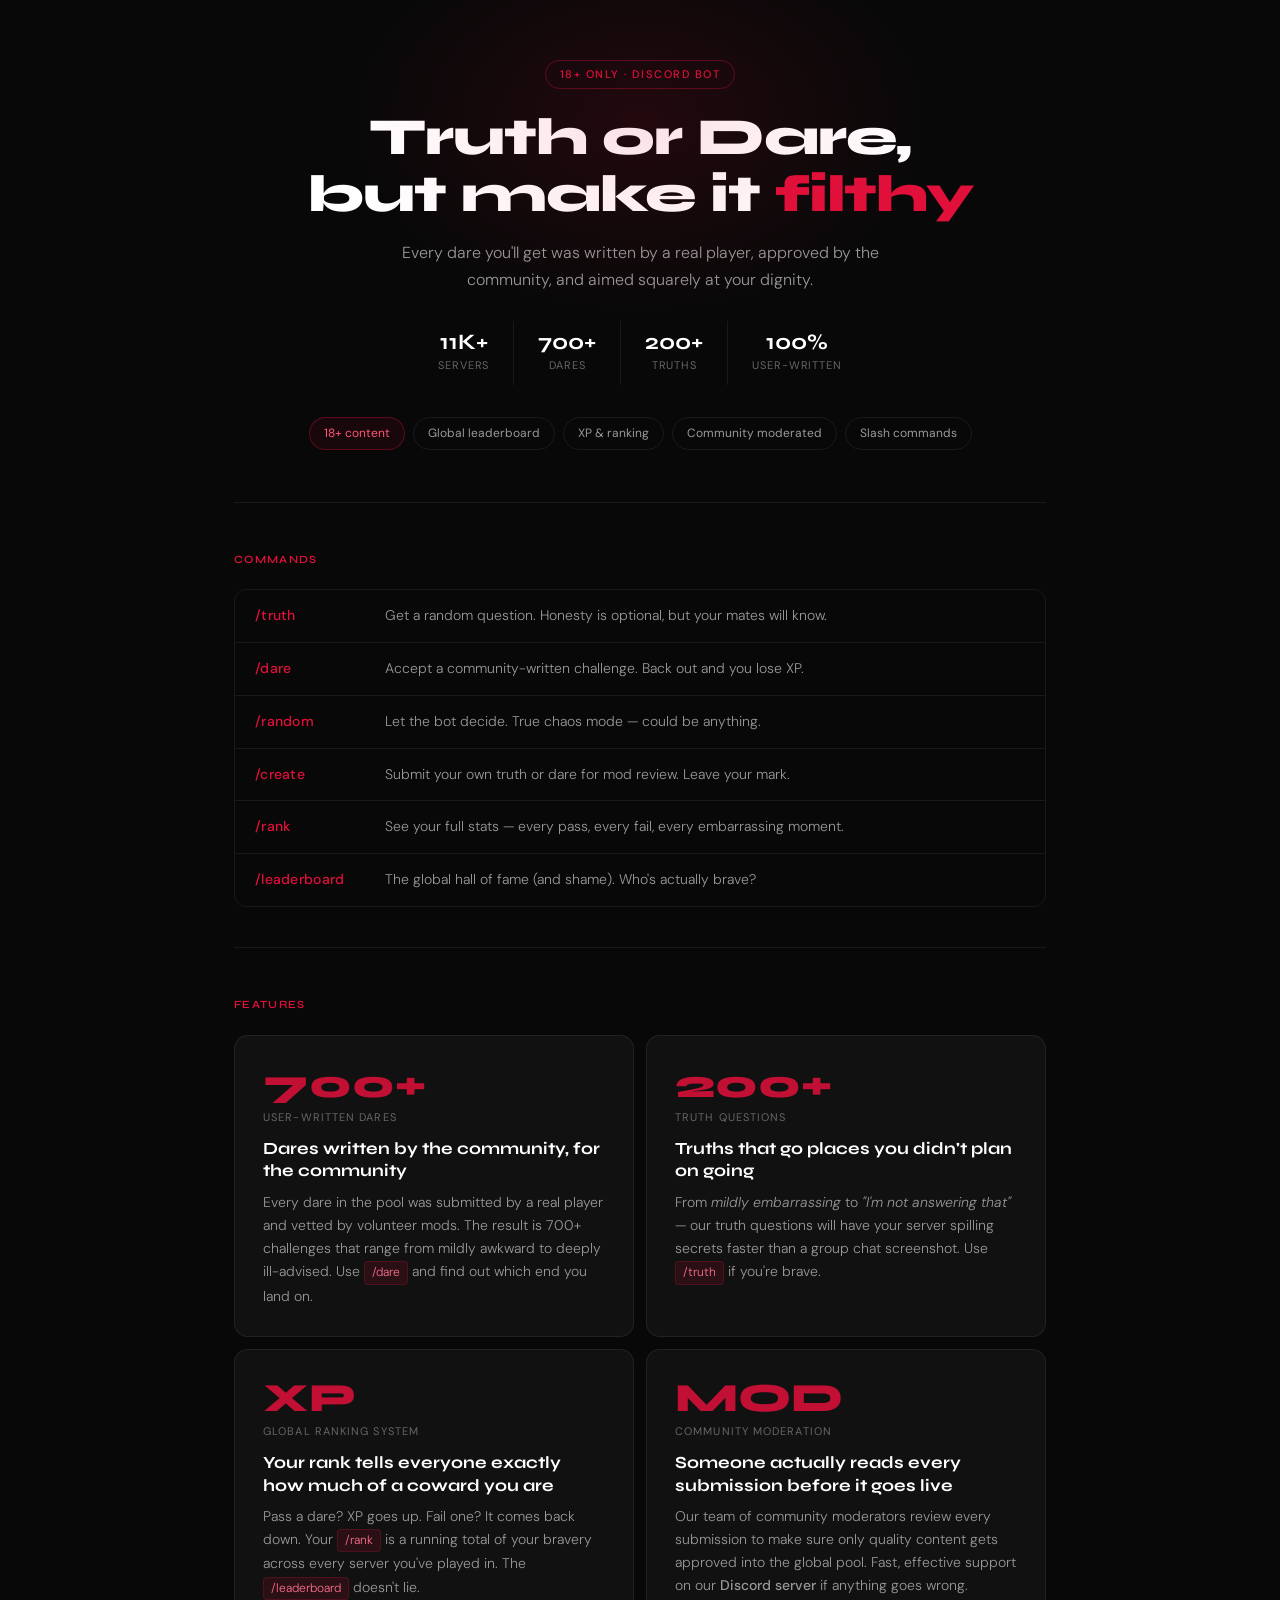
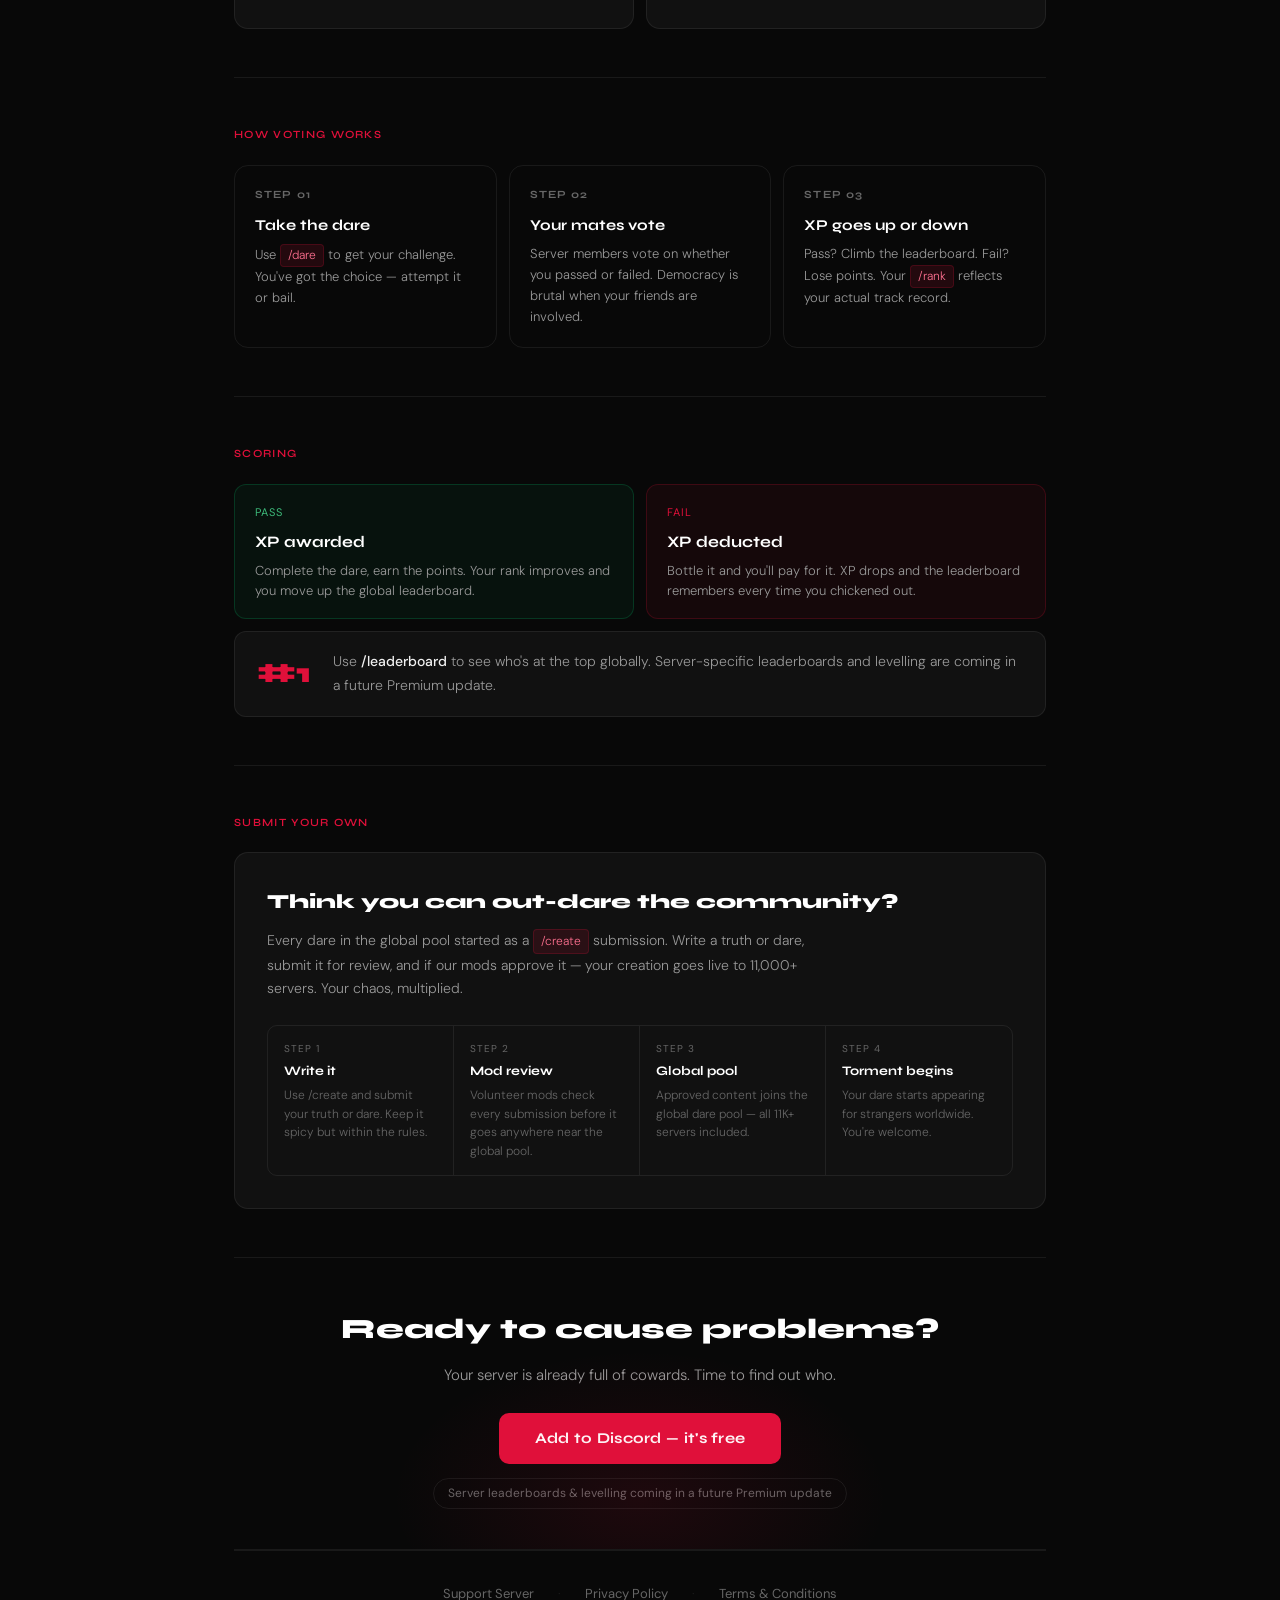
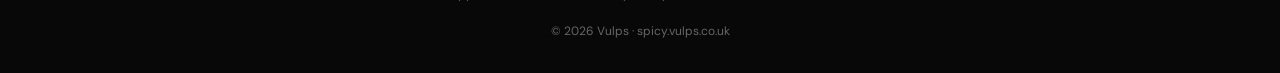
==== index.html @ c56537b2 "Create landing page" ====
<!DOCTYPE html>
<html lang="en">
<head>
<meta charset="UTF-8">
<meta name="viewport" content="width=device-width, initial-scale=1.0">
<title>Truth or Dare Bot — spicy.vulps.co.uk</title>
<meta name="description" content="18+ Truth or Dare for Discord. 700+ community-written dares, global leaderboards, XP ranking. Add to your server free.">
<link rel="canonical" href="https://spicy.vulps.co.uk/">
<style>
@import url('https://fonts.googleapis.com/css2?family=Syne:wght@400;500;600;700;800&family=DM+Sans:ital,wght@0,300;0,400;0,500;1,300;1,400&display=swap');
:root {
  --red: #e0103a;
  --red-dim: #8a0a22;
  --red-glow: rgba(224,16,58,0.18);
  --bg: #080808;
  --surface: #111111;
  --surface2: #161616;
  --border: rgba(255,255,255,0.07);
  --border-hot: rgba(224,16,58,0.35);
  --text: #f0f0f0;
  --muted: #666;
  --muted2: #999;
  --mono: 'DM Sans', monospace;
}
* { box-sizing: border-box; margin: 0; padding: 0; }
body {
  background: var(--bg);
  color: var(--text);
  font-family: 'DM Sans', sans-serif;
  font-size: 15px;
  line-height: 1.7;
  -webkit-font-smoothing: antialiased;
}
.wrap { max-width: 860px; margin: 0 auto; padding: 0 24px; }

/* ── HERO ─────────────────────────────── */
.hero {
  padding: 60px 0 52px;
  text-align: center;
  position: relative;
  overflow: hidden;
}
.hero::before {
  content: '';
  position: absolute;
  top: -80px; left: 50%; transform: translateX(-50%);
  width: 600px; height: 400px;
  background: radial-gradient(ellipse, rgba(224,16,58,0.12) 0%, transparent 70%);
  pointer-events: none;
}
.eyebrow {
  display: inline-block;
  font-family: 'DM Sans', sans-serif;
  font-size: 11px;
  font-weight: 500;
  letter-spacing: 0.14em;
  text-transform: uppercase;
  color: var(--red);
  border: 1px solid var(--border-hot);
  padding: 4px 14px;
  border-radius: 20px;
  margin-bottom: 20px;
}
.hero h1 {
  font-family: 'Syne', sans-serif;
  font-size: clamp(32px, 5vw, 52px);
  font-weight: 800;
  line-height: 1.1;
  letter-spacing: -0.02em;
  color: #fff;
  max-width: 700px;
  margin: 0 auto 16px;
}
.hero h1 em { font-style: normal; color: var(--red); }
.hero-sub {
  color: var(--muted2);
  font-size: 16px;
  max-width: 480px;
  margin: 0 auto 28px;
  font-weight: 300;
}
.stat-row {
  display: flex;
  justify-content: center;
  gap: 0;
  margin-bottom: 32px;
  flex-wrap: wrap;
}
.stat { padding: 10px 24px; border-right: 1px solid var(--border); text-align: center; }
.stat:last-child { border-right: none; }
.stat .n { font-family: 'Syne', sans-serif; font-size: 22px; font-weight: 700; color: #fff; line-height: 1; }
.stat .l { font-size: 11px; color: var(--muted); text-transform: uppercase; letter-spacing: 0.08em; margin-top: 3px; }
.pill-row { display: flex; flex-wrap: wrap; gap: 8px; justify-content: center; }
.pill { font-size: 12px; padding: 5px 14px; border-radius: 20px; border: 1px solid var(--border); color: var(--muted2); font-weight: 400; }
.pill.hot { border-color: var(--border-hot); color: #ff5577; background: rgba(224,16,58,0.08); }

/* ── DIVIDER ──────────────────────────── */
.divider { height: 1px; background: var(--border); margin: 0; }

/* ── CMD TABLE ────────────────────────── */
.cmd-section { padding: 48px 0 40px; }
.section-label {
  font-family: 'Syne', sans-serif;
  font-size: 11px;
  font-weight: 600;
  letter-spacing: 0.12em;
  text-transform: uppercase;
  color: var(--red);
  margin-bottom: 20px;
}
.cmd-table { width: 100%; border: 1px solid var(--border); border-radius: 12px; overflow: hidden; }
.cmd-row {
  display: grid;
  grid-template-columns: 130px 1fr;
  padding: 14px 20px;
  border-bottom: 1px solid var(--border);
  align-items: center;
  transition: background 0.15s;
}
.cmd-row:last-child { border-bottom: none; }
.cmd-row:hover { background: rgba(255,255,255,0.03); }
.cmd-name { font-family: 'DM Sans', monospace; font-size: 14px; font-weight: 500; color: var(--red); letter-spacing: 0.02em; }
.cmd-desc { font-size: 14px; color: var(--muted2); font-weight: 300; }

/* ── FEATURES ─────────────────────────── */
.features { padding: 8px 0 48px; }
.features-grid { display: grid; grid-template-columns: 1fr 1fr; gap: 12px; }
.feat-card {
  background: var(--surface);
  border: 1px solid var(--border);
  border-radius: 14px;
  padding: 28px;
  position: relative;
  overflow: hidden;
  transition: border-color 0.2s;
}
.feat-card:hover { border-color: var(--border-hot); }
.feat-card::after { content: ''; position: absolute; top: 0; left: 0; right: 0; height: 2px; background: var(--red); opacity: 0; transition: opacity 0.2s; }
.feat-card:hover::after { opacity: 1; }
.feat-num { font-family: 'Syne', sans-serif; font-size: 40px; font-weight: 800; color: var(--red); line-height: 1; margin-bottom: 4px; opacity: 0.85; }
.feat-label { font-size: 11px; text-transform: uppercase; letter-spacing: 0.1em; color: var(--muted); margin-bottom: 12px; }
.feat-card h3 { font-family: 'Syne', sans-serif; font-size: 17px; font-weight: 700; color: #fff; margin-bottom: 8px; line-height: 1.3; }
.feat-card p { font-size: 14px; color: var(--muted2); line-height: 1.65; font-weight: 300; }
.feat-card p strong { color: var(--muted2); font-weight: 500; }
.tag { display: inline-block; font-family: 'DM Sans', monospace; font-size: 12px; color: #ff7090; background: rgba(224,16,58,0.12); border: 1px solid rgba(224,16,58,0.2); padding: 1px 7px; border-radius: 4px; }

/* ── HOW IT WORKS ─────────────────────── */
.how { padding: 8px 0 48px; }
.how-steps { display: grid; grid-template-columns: repeat(3, 1fr); gap: 12px; }
.step { padding: 20px; border: 1px solid var(--border); border-radius: 14px; }
.step-num { font-family: 'Syne', sans-serif; font-size: 11px; font-weight: 700; letter-spacing: 0.1em; color: var(--muted); text-transform: uppercase; margin-bottom: 8px; }
.step h4 { font-family: 'Syne', sans-serif; font-size: 15px; font-weight: 700; color: #fff; margin-bottom: 6px; }
.step p { font-size: 13px; color: var(--muted2); line-height: 1.6; font-weight: 300; }

/* ── SCORING ──────────────────────────── */
.scoring { padding: 8px 0 48px; }
.score-grid { display: grid; grid-template-columns: 1fr 1fr; gap: 12px; margin-bottom: 12px; }
.score-card { padding: 18px 20px; border-radius: 12px; border: 1px solid var(--border); }
.score-card.pass { background: rgba(0,180,100,0.06); border-color: rgba(0,200,110,0.2); }
.score-card.fail { background: rgba(224,16,58,0.06); border-color: rgba(224,16,58,0.2); }
.score-card .sc-label { font-size: 11px; text-transform: uppercase; letter-spacing: 0.1em; margin-bottom: 6px; }
.score-card.pass .sc-label { color: #3dba7a; }
.score-card.fail .sc-label { color: #e0103a; }
.score-card h4 { font-family: 'Syne', sans-serif; font-size: 16px; font-weight: 700; margin-bottom: 6px; color: #fff; }
.score-card p { font-size: 13px; color: var(--muted2); line-height: 1.5; font-weight: 300; }
.leaderboard-note { background: var(--surface); border: 1px solid var(--border); border-radius: 12px; padding: 18px 22px; display: flex; align-items: center; gap: 16px; }
.lb-icon { font-family: 'Syne', sans-serif; font-size: 28px; font-weight: 800; color: var(--red); min-width: 60px; padding-right: 8px; }
.leaderboard-note p { font-size: 14px; color: var(--muted2); font-weight: 300; }
.leaderboard-note p strong { color: var(--text); font-weight: 500; }

/* ── CREATION ─────────────────────────── */
.creation { padding: 8px 0 48px; }
.creation-inner { background: var(--surface); border: 1px solid var(--border); border-radius: 14px; padding: 32px; }
.creation-inner h3 { font-family: 'Syne', sans-serif; font-size: 20px; font-weight: 800; color: #fff; margin-bottom: 10px; }
.creation-inner > p { font-size: 14px; color: var(--muted2); font-weight: 300; max-width: 560px; margin-bottom: 24px; line-height: 1.7; }
.creation-steps { display: grid; grid-template-columns: repeat(4, 1fr); gap: 0; border: 1px solid var(--border); border-radius: 10px; overflow: hidden; }
.cs { padding: 14px 16px; border-right: 1px solid var(--border); }
.cs:last-child { border-right: none; }
.cs-step { font-size: 10px; text-transform: uppercase; letter-spacing: 0.1em; color: var(--muted); margin-bottom: 6px; }
.cs h5 { font-family: 'Syne', sans-serif; font-size: 13px; font-weight: 700; color: #fff; margin-bottom: 6px; line-height: 1.3; }
.cs p { font-size: 12px; color: var(--muted); line-height: 1.55; font-weight: 300; }

/* ── CTA ──────────────────────────────── */
.cta-block { padding: 48px 0 40px; text-align: center; position: relative; overflow: hidden; }
.cta-block::before { content: ''; position: absolute; bottom: -100px; left: 50%; transform: translateX(-50%); width: 500px; height: 300px; background: radial-gradient(ellipse, rgba(224,16,58,0.1) 0%, transparent 70%); pointer-events: none; }
.cta-block h2 { font-family: 'Syne', sans-serif; font-size: 28px; font-weight: 800; color: #fff; margin-bottom: 10px; }
.cta-block p { font-size: 15px; color: var(--muted2); margin-bottom: 24px; font-weight: 300; }
.cta-btn { display: inline-block; background: var(--red); color: #fff; font-family: 'Syne', sans-serif; font-size: 15px; font-weight: 700; padding: 13px 36px; border-radius: 10px; text-decoration: none; letter-spacing: 0.02em; transition: background 0.15s, transform 0.1s; }
.cta-btn:hover { background: #c40d32; transform: translateY(-1px); }
.premium-note { display: inline-block; font-size: 12px; color: var(--muted); margin-top: 14px; border: 1px solid var(--border); padding: 4px 14px; border-radius: 20px; }

/* ── FOOTER ───────────────────────────── */
footer {
  border-top: 1px solid var(--border);
  padding: 32px 0;
  text-align: center;
}
.footer-links {
  display: flex;
  justify-content: center;
  align-items: center;
  flex-wrap: wrap;
  gap: 8px 24px;
  margin-bottom: 16px;
}
.footer-links a {
  font-size: 13px;
  color: var(--muted);
  text-decoration: none;
  transition: color 0.15s;
}
.footer-links a:hover { color: var(--red); }
.footer-links .sep { color: var(--border); font-size: 13px; }
.footer-copy {
  font-size: 12px;
  color: var(--muted);
}
.footer-copy a { color: var(--muted); text-decoration: none; }
.footer-copy a:hover { color: var(--red); }

/* ── RESPONSIVE ───────────────────────── */
@media (max-width: 640px) {
  .features-grid { grid-template-columns: 1fr; }
  .how-steps { grid-template-columns: 1fr; }
  .score-grid { grid-template-columns: 1fr; }
  .creation-steps { grid-template-columns: 1fr 1fr; }
  .stat-row { gap: 0; }
  .stat { padding: 8px 16px; }
  .cmd-row { grid-template-columns: 110px 1fr; }
  .footer-links { gap: 8px 16px; }
}
</style>
</head>
<body>

<div class="wrap">

<!-- HERO -->
<div class="hero">
  <div class="eyebrow">18+ only · Discord bot</div>
  <h1>Truth or Dare,<br>but make it <em>filthy</em></h1>
  <p class="hero-sub">Every dare you'll get was written by a real player, approved by the community, and aimed squarely at your dignity.</p>
  <div class="stat-row">
    <div class="stat"><div class="n">11K+</div><div class="l">Servers</div></div>
    <div class="stat"><div class="n">700+</div><div class="l">Dares</div></div>
    <div class="stat"><div class="n">200+</div><div class="l">Truths</div></div>
    <div class="stat"><div class="n">100%</div><div class="l">User-written</div></div>
  </div>
  <div class="pill-row">
    <span class="pill hot">18+ content</span>
    <span class="pill">Global leaderboard</span>
    <span class="pill">XP &amp; ranking</span>
    <span class="pill">Community moderated</span>
    <span class="pill">Slash commands</span>
  </div>
</div>

<div class="divider"></div>

<!-- COMMANDS -->
<div class="cmd-section">
  <div class="section-label">Commands</div>
  <div class="cmd-table">
    <div class="cmd-row"><span class="cmd-name">/truth</span><span class="cmd-desc">Get a random question. Honesty is optional, but your mates will know.</span></div>
    <div class="cmd-row"><span class="cmd-name">/dare</span><span class="cmd-desc">Accept a community-written challenge. Back out and you lose XP.</span></div>
    <div class="cmd-row"><span class="cmd-name">/random</span><span class="cmd-desc">Let the bot decide. True chaos mode — could be anything.</span></div>
    <div class="cmd-row"><span class="cmd-name">/create</span><span class="cmd-desc">Submit your own truth or dare for mod review. Leave your mark.</span></div>
    <div class="cmd-row"><span class="cmd-name">/rank</span><span class="cmd-desc">See your full stats — every pass, every fail, every embarrassing moment.</span></div>
    <div class="cmd-row"><span class="cmd-name">/leaderboard</span><span class="cmd-desc">The global hall of fame (and shame). Who's actually brave?</span></div>
  </div>
</div>

<div class="divider"></div>

<!-- FEATURES -->
<div class="features">
  <div class="section-label" style="margin-top:40px;">Features</div>
  <div class="features-grid">
    <div class="feat-card">
      <div class="feat-num">700+</div>
      <div class="feat-label">User-written dares</div>
      <h3>Dares written by the community, for the community</h3>
      <p>Every dare in the pool was submitted by a real player and vetted by volunteer mods. The result is 700+ challenges that range from mildly awkward to deeply ill-advised. Use <span class="tag">/dare</span> and find out which end you land on.</p>
    </div>
    <div class="feat-card">
      <div class="feat-num">200+</div>
      <div class="feat-label">Truth questions</div>
      <h3>Truths that go places you didn't plan on going</h3>
      <p>From <em>mildly embarrassing</em> to <em>"I'm not answering that"</em> — our truth questions will have your server spilling secrets faster than a group chat screenshot. Use <span class="tag">/truth</span> if you're brave.</p>
    </div>
    <div class="feat-card">
      <div class="feat-num">XP</div>
      <div class="feat-label">Global ranking system</div>
      <h3>Your rank tells everyone exactly how much of a coward you are</h3>
      <p>Pass a dare? XP goes up. Fail one? It comes back down. Your <span class="tag">/rank</span> is a running total of your bravery across every server you've played in. The <span class="tag">/leaderboard</span> doesn't lie.</p>
    </div>
    <div class="feat-card">
      <div class="feat-num">MOD</div>
      <div class="feat-label">Community moderation</div>
      <h3>Someone actually reads every submission before it goes live</h3>
      <p>Our team of community moderators review every submission to make sure only quality content gets approved into the global pool. Fast, effective support on our <strong>Discord server</strong> if anything goes wrong.</p>
    </div>
  </div>
</div>

<div class="divider"></div>

<!-- HOW VOTING WORKS -->
<div class="how">
  <div class="section-label" style="margin-top:40px;">How voting works</div>
  <div class="how-steps">
    <div class="step">
      <div class="step-num">Step 01</div>
      <h4>Take the dare</h4>
      <p>Use <span class="tag">/dare</span> to get your challenge. You've got the choice — attempt it or bail.</p>
    </div>
    <div class="step">
      <div class="step-num">Step 02</div>
      <h4>Your mates vote</h4>
      <p>Server members vote on whether you passed or failed. Democracy is brutal when your friends are involved.</p>
    </div>
    <div class="step">
      <div class="step-num">Step 03</div>
      <h4>XP goes up or down</h4>
      <p>Pass? Climb the leaderboard. Fail? Lose points. Your <span class="tag">/rank</span> reflects your actual track record.</p>
    </div>
  </div>
</div>

<div class="divider"></div>

<!-- SCORING -->
<div class="scoring">
  <div class="section-label" style="margin-top:40px;">Scoring</div>
  <div class="score-grid">
    <div class="score-card pass">
      <div class="sc-label">Pass</div>
      <h4>XP awarded</h4>
      <p>Complete the dare, earn the points. Your rank improves and you move up the global leaderboard.</p>
    </div>
    <div class="score-card fail">
      <div class="sc-label">Fail</div>
      <h4>XP deducted</h4>
      <p>Bottle it and you'll pay for it. XP drops and the leaderboard remembers every time you chickened out.</p>
    </div>
  </div>
  <div class="leaderboard-note">
    <div class="lb-icon">#1</div>
    <p>Use <strong>/leaderboard</strong> to see who's at the top globally. Server-specific leaderboards and levelling are coming in a future Premium update.</p>
  </div>
</div>

<div class="divider"></div>

<!-- CONTENT CREATION -->
<div class="creation">
  <div class="section-label" style="margin-top:40px;">Submit your own</div>
  <div class="creation-inner">
    <h3>Think you can out-dare the community?</h3>
    <p>Every dare in the global pool started as a <span class="tag">/create</span> submission. Write a truth or dare, submit it for review, and if our mods approve it — your creation goes live to 11,000+ servers. Your chaos, multiplied.</p>
    <div class="creation-steps">
      <div class="cs"><div class="cs-step">Step 1</div><h5>Write it</h5><p>Use /create and submit your truth or dare. Keep it spicy but within the rules.</p></div>
      <div class="cs"><div class="cs-step">Step 2</div><h5>Mod review</h5><p>Volunteer mods check every submission before it goes anywhere near the global pool.</p></div>
      <div class="cs"><div class="cs-step">Step 3</div><h5>Global pool</h5><p>Approved content joins the global dare pool — all 11K+ servers included.</p></div>
      <div class="cs"><div class="cs-step">Step 4</div><h5>Torment begins</h5><p>Your dare starts appearing for strangers worldwide. You're welcome.</p></div>
    </div>
  </div>
</div>

<div class="divider"></div>

<!-- CTA -->
<div class="cta-block">
  <h2>Ready to cause problems?</h2>
  <p>Your server is already full of cowards. Time to find out who.</p>
  <a href="https://discord.com/oauth2/authorize?client_id=1079207025315164331&scope=bot" class="cta-btn">Add to Discord — it's free</a>
  <br>
  <span class="premium-note">Server leaderboards &amp; levelling coming in a future Premium update</span>
</div>

<div class="divider"></div>

<!-- FOOTER -->
<footer>
  <div class="footer-links">
    <a href="https://discord.vulps.co.uk">Support Server</a>
    <span class="sep">·</span>
    <a href="/privacy">Privacy Policy</a>
    <span class="sep">·</span>
    <a href="/terms">Terms &amp; Conditions</a>
  </div>
  <div class="footer-copy">
    &copy; 2026 <a href="https://vulps.co.uk">Vulps</a> · <a href="https://spicy.vulps.co.uk">spicy.vulps.co.uk</a>
  </div>
</footer>

</div><!-- /wrap -->
</body>
</html>
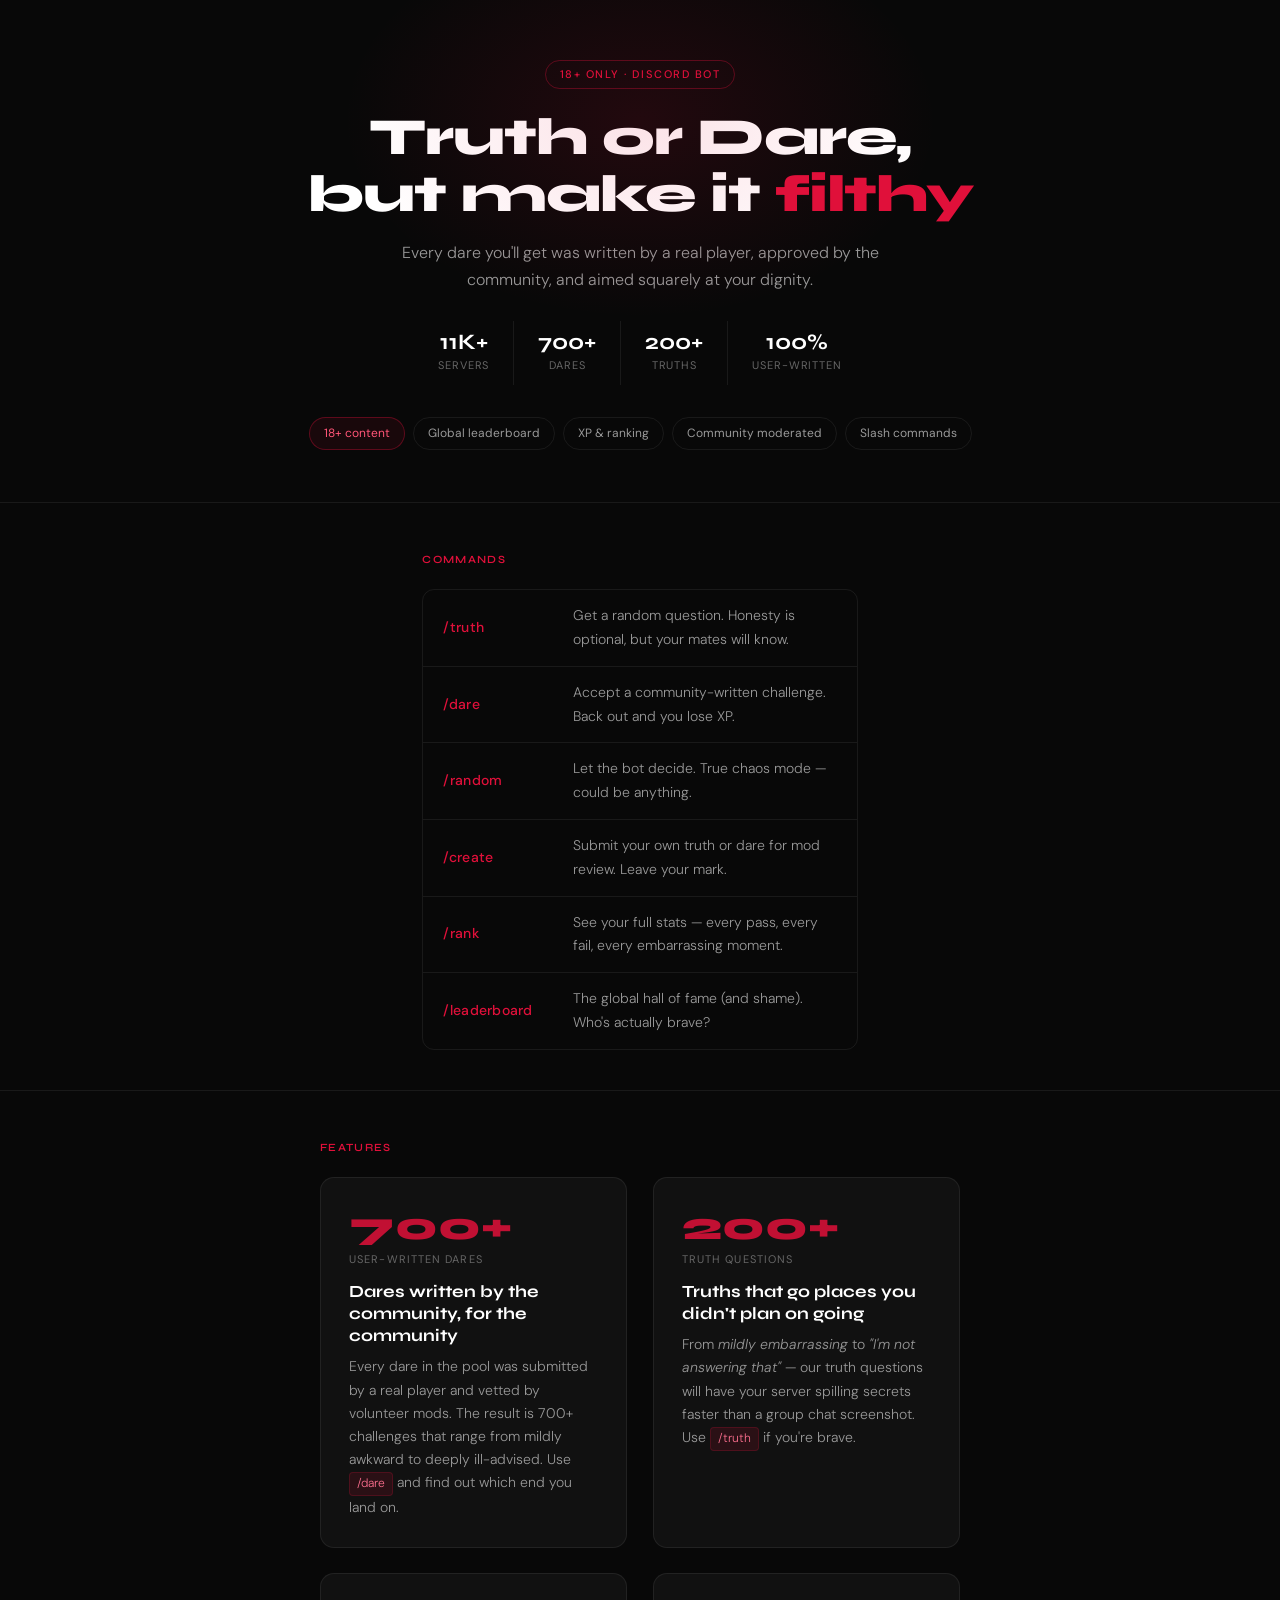
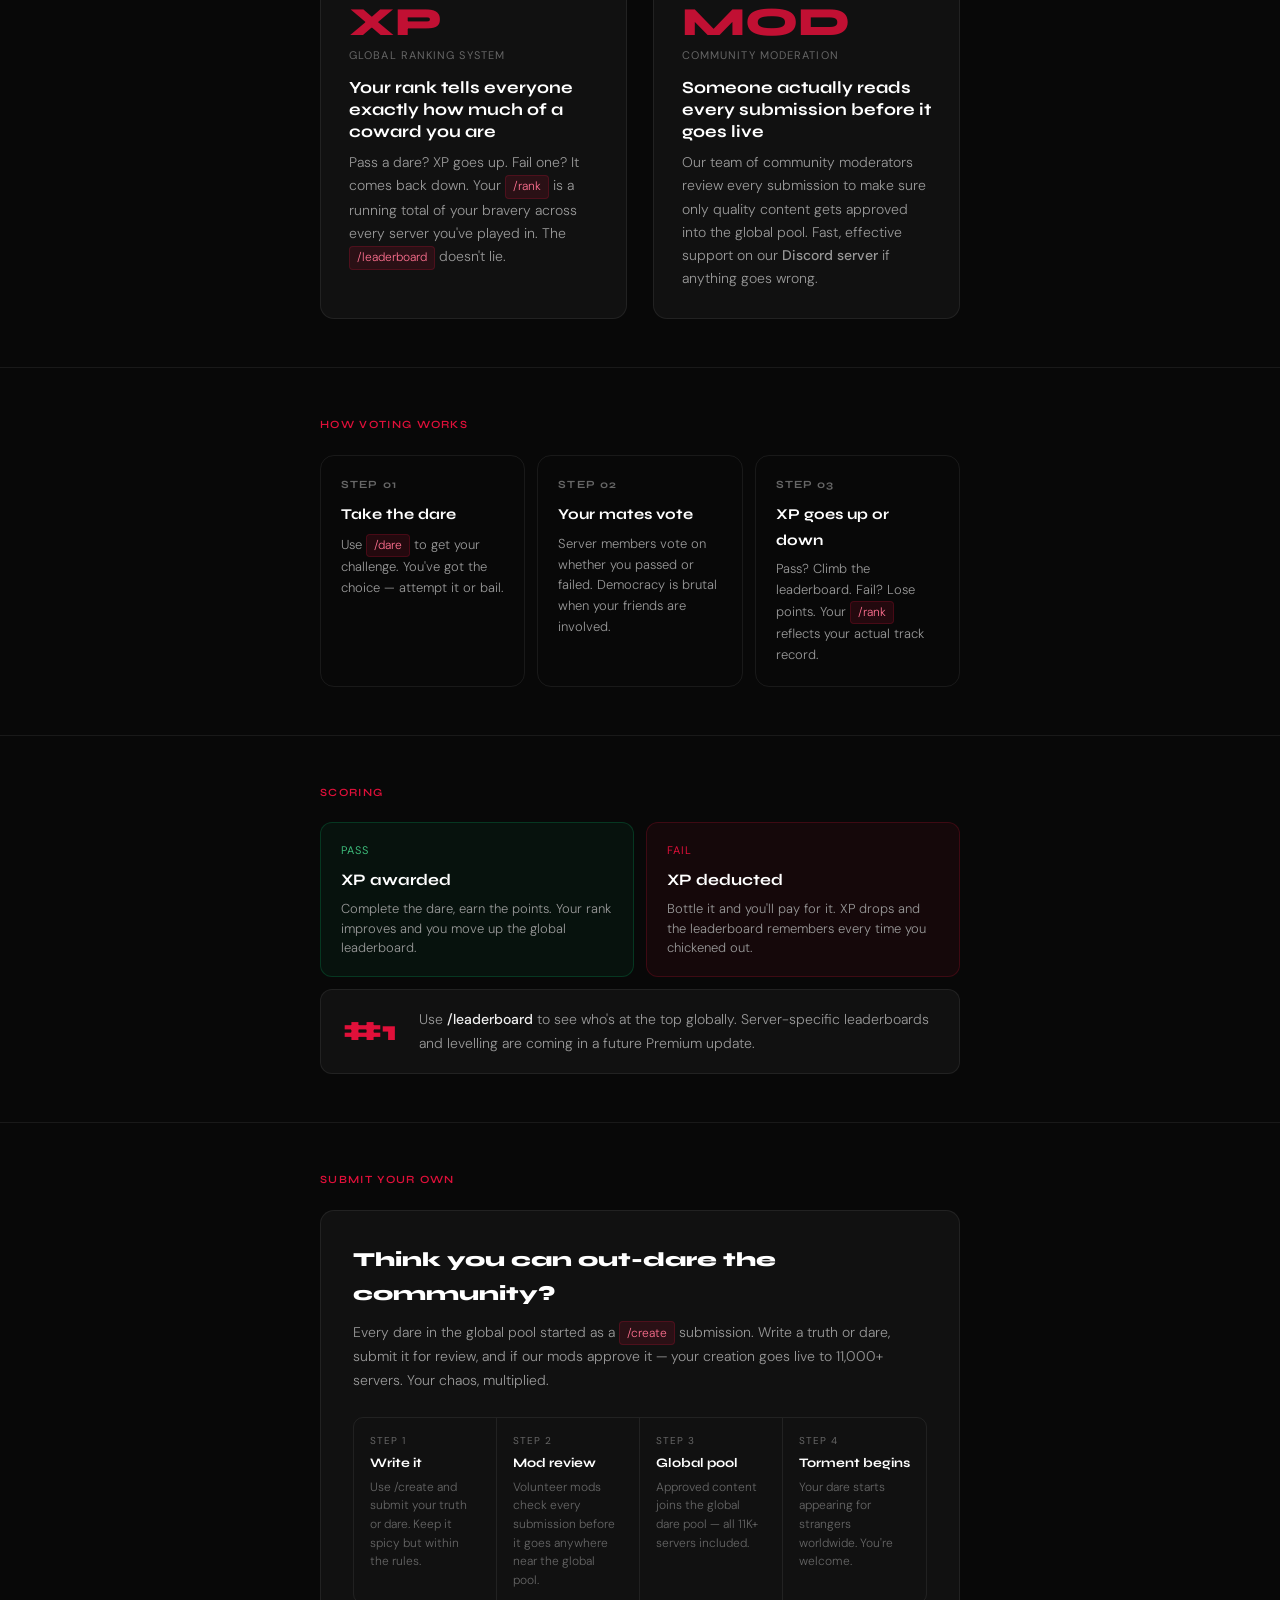
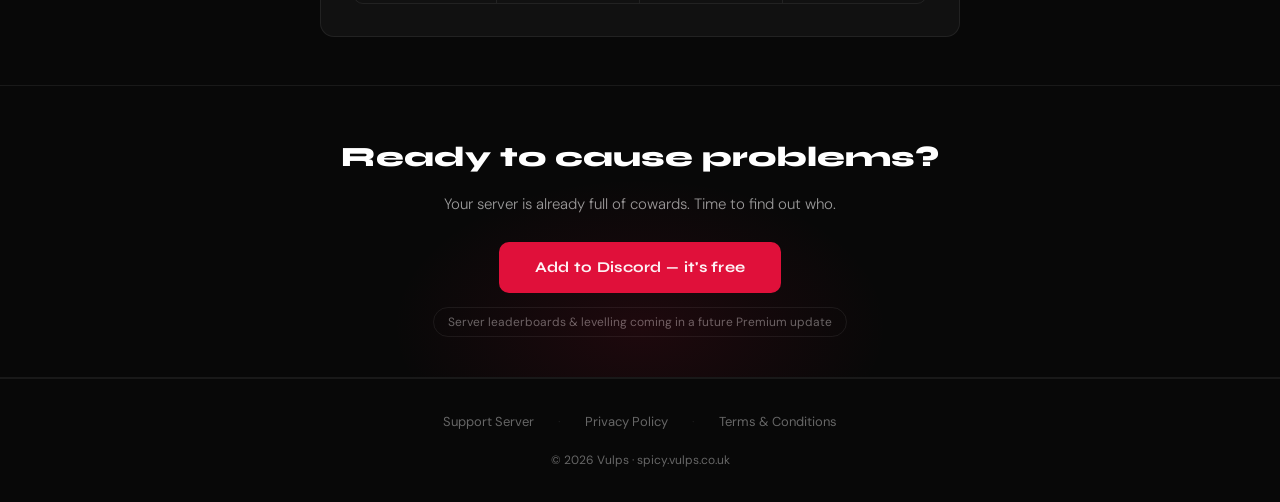
==== commit c7d3f8c0: "Cleanup code and style improvement" ====
--- a/index.html
+++ b/index.html
@@ -6,230 +6,7 @@
 <title>Truth or Dare Bot — spicy.vulps.co.uk</title>
 <meta name="description" content="18+ Truth or Dare for Discord. 700+ community-written dares, global leaderboards, XP ranking. Add to your server free.">
 <link rel="canonical" href="https://spicy.vulps.co.uk/">
-<style>
-@import url('https://fonts.googleapis.com/css2?family=Syne:wght@400;500;600;700;800&family=DM+Sans:ital,wght@0,300;0,400;0,500;1,300;1,400&display=swap');
-:root {
-  --red: #e0103a;
-  --red-dim: #8a0a22;
-  --red-glow: rgba(224,16,58,0.18);
-  --bg: #080808;
-  --surface: #111111;
-  --surface2: #161616;
-  --border: rgba(255,255,255,0.07);
-  --border-hot: rgba(224,16,58,0.35);
-  --text: #f0f0f0;
-  --muted: #666;
-  --muted2: #999;
-  --mono: 'DM Sans', monospace;
-}
-* { box-sizing: border-box; margin: 0; padding: 0; }
-body {
-  background: var(--bg);
-  color: var(--text);
-  font-family: 'DM Sans', sans-serif;
-  font-size: 15px;
-  line-height: 1.7;
-  -webkit-font-smoothing: antialiased;
-}
-.wrap { max-width: 860px; margin: 0 auto; padding: 0 24px; }
-
-/* ── HERO ─────────────────────────────── */
-.hero {
-  padding: 60px 0 52px;
-  text-align: center;
-  position: relative;
-  overflow: hidden;
-}
-.hero::before {
-  content: '';
-  position: absolute;
-  top: -80px; left: 50%; transform: translateX(-50%);
-  width: 600px; height: 400px;
-  background: radial-gradient(ellipse, rgba(224,16,58,0.12) 0%, transparent 70%);
-  pointer-events: none;
-}
-.eyebrow {
-  display: inline-block;
-  font-family: 'DM Sans', sans-serif;
-  font-size: 11px;
-  font-weight: 500;
-  letter-spacing: 0.14em;
-  text-transform: uppercase;
-  color: var(--red);
-  border: 1px solid var(--border-hot);
-  padding: 4px 14px;
-  border-radius: 20px;
-  margin-bottom: 20px;
-}
-.hero h1 {
-  font-family: 'Syne', sans-serif;
-  font-size: clamp(32px, 5vw, 52px);
-  font-weight: 800;
-  line-height: 1.1;
-  letter-spacing: -0.02em;
-  color: #fff;
-  max-width: 700px;
-  margin: 0 auto 16px;
-}
-.hero h1 em { font-style: normal; color: var(--red); }
-.hero-sub {
-  color: var(--muted2);
-  font-size: 16px;
-  max-width: 480px;
-  margin: 0 auto 28px;
-  font-weight: 300;
-}
-.stat-row {
-  display: flex;
-  justify-content: center;
-  gap: 0;
-  margin-bottom: 32px;
-  flex-wrap: wrap;
-}
-.stat { padding: 10px 24px; border-right: 1px solid var(--border); text-align: center; }
-.stat:last-child { border-right: none; }
-.stat .n { font-family: 'Syne', sans-serif; font-size: 22px; font-weight: 700; color: #fff; line-height: 1; }
-.stat .l { font-size: 11px; color: var(--muted); text-transform: uppercase; letter-spacing: 0.08em; margin-top: 3px; }
-.pill-row { display: flex; flex-wrap: wrap; gap: 8px; justify-content: center; }
-.pill { font-size: 12px; padding: 5px 14px; border-radius: 20px; border: 1px solid var(--border); color: var(--muted2); font-weight: 400; }
-.pill.hot { border-color: var(--border-hot); color: #ff5577; background: rgba(224,16,58,0.08); }
-
-/* ── DIVIDER ──────────────────────────── */
-.divider { height: 1px; background: var(--border); margin: 0; }
-
-/* ── CMD TABLE ────────────────────────── */
-.cmd-section { padding: 48px 0 40px; }
-.section-label {
-  font-family: 'Syne', sans-serif;
-  font-size: 11px;
-  font-weight: 600;
-  letter-spacing: 0.12em;
-  text-transform: uppercase;
-  color: var(--red);
-  margin-bottom: 20px;
-}
-.cmd-table { width: 100%; border: 1px solid var(--border); border-radius: 12px; overflow: hidden; }
-.cmd-row {
-  display: grid;
-  grid-template-columns: 130px 1fr;
-  padding: 14px 20px;
-  border-bottom: 1px solid var(--border);
-  align-items: center;
-  transition: background 0.15s;
-}
-.cmd-row:last-child { border-bottom: none; }
-.cmd-row:hover { background: rgba(255,255,255,0.03); }
-.cmd-name { font-family: 'DM Sans', monospace; font-size: 14px; font-weight: 500; color: var(--red); letter-spacing: 0.02em; }
-.cmd-desc { font-size: 14px; color: var(--muted2); font-weight: 300; }
-
-/* ── FEATURES ─────────────────────────── */
-.features { padding: 8px 0 48px; }
-.features-grid { display: grid; grid-template-columns: 1fr 1fr; gap: 12px; }
-.feat-card {
-  background: var(--surface);
-  border: 1px solid var(--border);
-  border-radius: 14px;
-  padding: 28px;
-  position: relative;
-  overflow: hidden;
-  transition: border-color 0.2s;
-}
-.feat-card:hover { border-color: var(--border-hot); }
-.feat-card::after { content: ''; position: absolute; top: 0; left: 0; right: 0; height: 2px; background: var(--red); opacity: 0; transition: opacity 0.2s; }
-.feat-card:hover::after { opacity: 1; }
-.feat-num { font-family: 'Syne', sans-serif; font-size: 40px; font-weight: 800; color: var(--red); line-height: 1; margin-bottom: 4px; opacity: 0.85; }
-.feat-label { font-size: 11px; text-transform: uppercase; letter-spacing: 0.1em; color: var(--muted); margin-bottom: 12px; }
-.feat-card h3 { font-family: 'Syne', sans-serif; font-size: 17px; font-weight: 700; color: #fff; margin-bottom: 8px; line-height: 1.3; }
-.feat-card p { font-size: 14px; color: var(--muted2); line-height: 1.65; font-weight: 300; }
-.feat-card p strong { color: var(--muted2); font-weight: 500; }
-.tag { display: inline-block; font-family: 'DM Sans', monospace; font-size: 12px; color: #ff7090; background: rgba(224,16,58,0.12); border: 1px solid rgba(224,16,58,0.2); padding: 1px 7px; border-radius: 4px; }
-
-/* ── HOW IT WORKS ─────────────────────── */
-.how { padding: 8px 0 48px; }
-.how-steps { display: grid; grid-template-columns: repeat(3, 1fr); gap: 12px; }
-.step { padding: 20px; border: 1px solid var(--border); border-radius: 14px; }
-.step-num { font-family: 'Syne', sans-serif; font-size: 11px; font-weight: 700; letter-spacing: 0.1em; color: var(--muted); text-transform: uppercase; margin-bottom: 8px; }
-.step h4 { font-family: 'Syne', sans-serif; font-size: 15px; font-weight: 700; color: #fff; margin-bottom: 6px; }
-.step p { font-size: 13px; color: var(--muted2); line-height: 1.6; font-weight: 300; }
-
-/* ── SCORING ──────────────────────────── */
-.scoring { padding: 8px 0 48px; }
-.score-grid { display: grid; grid-template-columns: 1fr 1fr; gap: 12px; margin-bottom: 12px; }
-.score-card { padding: 18px 20px; border-radius: 12px; border: 1px solid var(--border); }
-.score-card.pass { background: rgba(0,180,100,0.06); border-color: rgba(0,200,110,0.2); }
-.score-card.fail { background: rgba(224,16,58,0.06); border-color: rgba(224,16,58,0.2); }
-.score-card .sc-label { font-size: 11px; text-transform: uppercase; letter-spacing: 0.1em; margin-bottom: 6px; }
-.score-card.pass .sc-label { color: #3dba7a; }
-.score-card.fail .sc-label { color: #e0103a; }
-.score-card h4 { font-family: 'Syne', sans-serif; font-size: 16px; font-weight: 700; margin-bottom: 6px; color: #fff; }
-.score-card p { font-size: 13px; color: var(--muted2); line-height: 1.5; font-weight: 300; }
-.leaderboard-note { background: var(--surface); border: 1px solid var(--border); border-radius: 12px; padding: 18px 22px; display: flex; align-items: center; gap: 16px; }
-.lb-icon { font-family: 'Syne', sans-serif; font-size: 28px; font-weight: 800; color: var(--red); min-width: 60px; padding-right: 8px; }
-.leaderboard-note p { font-size: 14px; color: var(--muted2); font-weight: 300; }
-.leaderboard-note p strong { color: var(--text); font-weight: 500; }
-
-/* ── CREATION ─────────────────────────── */
-.creation { padding: 8px 0 48px; }
-.creation-inner { background: var(--surface); border: 1px solid var(--border); border-radius: 14px; padding: 32px; }
-.creation-inner h3 { font-family: 'Syne', sans-serif; font-size: 20px; font-weight: 800; color: #fff; margin-bottom: 10px; }
-.creation-inner > p { font-size: 14px; color: var(--muted2); font-weight: 300; max-width: 560px; margin-bottom: 24px; line-height: 1.7; }
-.creation-steps { display: grid; grid-template-columns: repeat(4, 1fr); gap: 0; border: 1px solid var(--border); border-radius: 10px; overflow: hidden; }
-.cs { padding: 14px 16px; border-right: 1px solid var(--border); }
-.cs:last-child { border-right: none; }
-.cs-step { font-size: 10px; text-transform: uppercase; letter-spacing: 0.1em; color: var(--muted); margin-bottom: 6px; }
-.cs h5 { font-family: 'Syne', sans-serif; font-size: 13px; font-weight: 700; color: #fff; margin-bottom: 6px; line-height: 1.3; }
-.cs p { font-size: 12px; color: var(--muted); line-height: 1.55; font-weight: 300; }
-
-/* ── CTA ──────────────────────────────── */
-.cta-block { padding: 48px 0 40px; text-align: center; position: relative; overflow: hidden; }
-.cta-block::before { content: ''; position: absolute; bottom: -100px; left: 50%; transform: translateX(-50%); width: 500px; height: 300px; background: radial-gradient(ellipse, rgba(224,16,58,0.1) 0%, transparent 70%); pointer-events: none; }
-.cta-block h2 { font-family: 'Syne', sans-serif; font-size: 28px; font-weight: 800; color: #fff; margin-bottom: 10px; }
-.cta-block p { font-size: 15px; color: var(--muted2); margin-bottom: 24px; font-weight: 300; }
-.cta-btn { display: inline-block; background: var(--red); color: #fff; font-family: 'Syne', sans-serif; font-size: 15px; font-weight: 700; padding: 13px 36px; border-radius: 10px; text-decoration: none; letter-spacing: 0.02em; transition: background 0.15s, transform 0.1s; }
-.cta-btn:hover { background: #c40d32; transform: translateY(-1px); }
-.premium-note { display: inline-block; font-size: 12px; color: var(--muted); margin-top: 14px; border: 1px solid var(--border); padding: 4px 14px; border-radius: 20px; }
-
-/* ── FOOTER ───────────────────────────── */
-footer {
-  border-top: 1px solid var(--border);
-  padding: 32px 0;
-  text-align: center;
-}
-.footer-links {
-  display: flex;
-  justify-content: center;
-  align-items: center;
-  flex-wrap: wrap;
-  gap: 8px 24px;
-  margin-bottom: 16px;
-}
-.footer-links a {
-  font-size: 13px;
-  color: var(--muted);
-  text-decoration: none;
-  transition: color 0.15s;
-}
-.footer-links a:hover { color: var(--red); }
-.footer-links .sep { color: var(--border); font-size: 13px; }
-.footer-copy {
-  font-size: 12px;
-  color: var(--muted);
-}
-.footer-copy a { color: var(--muted); text-decoration: none; }
-.footer-copy a:hover { color: var(--red); }
-
-/* ── RESPONSIVE ───────────────────────── */
-@media (max-width: 640px) {
-  .features-grid { grid-template-columns: 1fr; }
-  .how-steps { grid-template-columns: 1fr; }
-  .score-grid { grid-template-columns: 1fr; }
-  .creation-steps { grid-template-columns: 1fr 1fr; }
-  .stat-row { gap: 0; }
-  .stat { padding: 8px 16px; }
-  .cmd-row { grid-template-columns: 110px 1fr; }
-  .footer-links { gap: 8px 16px; }
-}
-</style>
+<link rel="stylesheet" href="styles.css">
 </head>
 <body>
 
@@ -274,7 +51,7 @@
 
 <!-- FEATURES -->
 <div class="features">
-  <div class="section-label" style="margin-top:40px;">Features</div>
+  <div class="section-label spaced">Features</div>
   <div class="features-grid">
     <div class="feat-card">
       <div class="feat-num">700+</div>
@@ -307,7 +84,7 @@
 
 <!-- HOW VOTING WORKS -->
 <div class="how">
-  <div class="section-label" style="margin-top:40px;">How voting works</div>
+  <div class="section-label spaced">How voting works</div>
   <div class="how-steps">
     <div class="step">
       <div class="step-num">Step 01</div>
@@ -331,7 +108,7 @@
 
 <!-- SCORING -->
 <div class="scoring">
-  <div class="section-label" style="margin-top:40px;">Scoring</div>
+  <div class="section-label spaced">Scoring</div>
   <div class="score-grid">
     <div class="score-card pass">
       <div class="sc-label">Pass</div>
@@ -354,7 +131,7 @@
 
 <!-- CONTENT CREATION -->
 <div class="creation">
-  <div class="section-label" style="margin-top:40px;">Submit your own</div>
+  <div class="section-label spaced">Submit your own</div>
   <div class="creation-inner">
     <h3>Think you can out-dare the community?</h3>
     <p>Every dare in the global pool started as a <span class="tag">/create</span> submission. Write a truth or dare, submit it for review, and if our mods approve it — your creation goes live to 11,000+ servers. Your chaos, multiplied.</p>
--- a/styles.css
+++ b/styles.css
@@ -0,0 +1,376 @@
+@import url('https://fonts.googleapis.com/css2?family=Syne:wght@400;500;600;700;800&family=DM+Sans:ital,wght@0,300;0,400;0,500;1,300;1,400&display=swap');
+:root {
+  --red: #e0103a;
+  --red-dim: #8a0a22;
+  --red-glow: rgba(224,16,58,0.18);
+  --bg: #080808;
+  --surface: #111111;
+  --surface2: #161616;
+  --border: rgba(255,255,255,0.07);
+  --border-hot: rgba(224,16,58,0.35);
+  --text: #f0f0f0;
+  --muted: #666;
+  --muted2: #999;
+  --mono: 'DM Sans', monospace;
+}
+* { box-sizing: border-box; margin: 0; padding: 0; }
+body {
+  background: var(--bg);
+  color: var(--text);
+  font-family: 'DM Sans', sans-serif;
+  font-size: 15px;
+  line-height: 1.7;
+  -webkit-font-smoothing: antialiased;
+}
+.wrap { max-width: 100vw; margin: 0 auto; padding: 0; }
+.policy-wrap { max-width: 100vw; margin: 0 auto; padding: 0;}
+
+/* ── HERO ─────────────────────────────── */
+.hero {
+  padding: 60px 0 52px;
+  text-align: center;
+  position: relative;
+  overflow: hidden;
+}
+.hero::before {
+  content: '';
+  position: absolute;
+  top: -80px; left: 50%; transform: translateX(-50%);
+  width: 600px; height: 400px;
+  background: radial-gradient(ellipse, rgba(224,16,58,0.12) 0%, transparent 70%);
+  pointer-events: none;
+}
+.eyebrow {
+  display: inline-block;
+  font-family: 'DM Sans', sans-serif;
+  font-size: 11px;
+  font-weight: 500;
+  letter-spacing: 0.14em;
+  text-transform: uppercase;
+  color: var(--red);
+  border: 1px solid var(--border-hot);
+  padding: 4px 14px;
+  border-radius: 20px;
+  margin-bottom: 20px;
+}
+.hero h1 {
+  font-family: 'Syne', sans-serif;
+  font-size: clamp(32px, 5vw, 52px);
+  font-weight: 800;
+  line-height: 1.1;
+  letter-spacing: -0.02em;
+  color: #fff;
+  max-width: 700px;
+  margin: 0 auto 16px;
+}
+.hero h1 em { font-style: normal; color: var(--red); }
+.hero-sub {
+  color: var(--muted2);
+  font-size: 16px;
+  max-width: 480px;
+  margin: 0 auto 28px;
+  font-weight: 300;
+}
+.stat-row {
+  display: flex;
+  justify-content: center;
+  gap: 0;
+  margin-bottom: 32px;
+  flex-wrap: wrap;
+}
+.stat { padding: 10px 24px; border-right: 1px solid var(--border); text-align: center; }
+.stat:last-child { border-right: none; }
+.stat .n { font-family: 'Syne', sans-serif; font-size: 22px; font-weight: 700; color: #fff; line-height: 1; }
+.stat .l { font-size: 11px; color: var(--muted); text-transform: uppercase; letter-spacing: 0.08em; margin-top: 3px; }
+.pill-row { display: flex; flex-wrap: wrap; gap: 8px; justify-content: center; }
+.pill { font-size: 12px; padding: 5px 14px; border-radius: 20px; border: 1px solid var(--border); color: var(--muted2); font-weight: 400; }
+.pill.hot { border-color: var(--border-hot); color: #ff5577; background: rgba(224,16,58,0.08); }
+
+/* ── DIVIDER ──────────────────────────── */
+.divider { height: 1px; background: var(--border); margin: 0; }
+
+/* ── CMD TABLE ────────────────────────── */
+.cmd-section { padding: 48px 33vw 40px; }
+.section-label {
+  font-family: 'Syne', sans-serif;
+  font-size: 11px;
+  font-weight: 600;
+  letter-spacing: 0.12em;
+  text-transform: uppercase;
+  color: var(--red);
+  margin-bottom: 20px;
+}
+.section-label.spaced { margin-top: 40px; }
+.cmd-table { width: 100%; border: 1px solid var(--border); border-radius: 12px; overflow: hidden; }
+.cmd-row {
+  display: grid;
+  grid-template-columns: 130px 1fr;
+  padding: 14px 20px;
+  border-bottom: 1px solid var(--border);
+  align-items: center;
+  transition: background 0.15s;
+}
+.cmd-row:last-child { border-bottom: none; }
+.cmd-row:hover { background: rgba(255,255,255,0.03); }
+.cmd-name { font-family: 'DM Sans', monospace; font-size: 14px; font-weight: 500; color: var(--red); letter-spacing: 0.02em; }
+.cmd-desc { font-size: 14px; color: var(--muted2); font-weight: 300; }
+
+/* ── FEATURES ─────────────────────────── */
+.features { padding: 8px 25vw 48px; }
+.features-grid { display: grid; grid-template-columns: 1fr 1fr; gap: 2vw; }
+.feat-card {
+  background: var(--surface);
+  border: 1px solid var(--border);
+  border-radius: 14px;
+  padding: 28px;
+  position: relative;
+  overflow: hidden;
+  transition: border-color 0.2s;
+}
+.feat-card:hover { border-color: var(--border-hot); }
+.feat-card::after { content: ''; position: absolute; top: 0; left: 0; right: 0; height: 2px; background: var(--red); opacity: 0; transition: opacity 0.2s; }
+.feat-card:hover::after { opacity: 1; }
+.feat-num { font-family: 'Syne', sans-serif; font-size: 40px; font-weight: 800; color: var(--red); line-height: 1; margin-bottom: 4px; opacity: 0.85; }
+.feat-label { font-size: 11px; text-transform: uppercase; letter-spacing: 0.1em; color: var(--muted); margin-bottom: 12px; }
+.feat-card h3 { font-family: 'Syne', sans-serif; font-size: 17px; font-weight: 700; color: #fff; margin-bottom: 8px; line-height: 1.3; }
+.feat-card p { font-size: 14px; color: var(--muted2); line-height: 1.65; font-weight: 300; }
+.feat-card p strong { color: var(--muted2); font-weight: 500; }
+.tag { display: inline-block; font-family: 'DM Sans', monospace; font-size: 12px; color: #ff7090; background: rgba(224,16,58,0.12); border: 1px solid rgba(224,16,58,0.2); padding: 1px 7px; border-radius: 4px; }
+
+/* ── HOW IT WORKS ─────────────────────── */
+.how { padding: 8px 25vw 48px; }
+.how-steps { display: grid; grid-template-columns: repeat(3, 1fr); gap: 12px; }
+.step { padding: 20px; border: 1px solid var(--border); border-radius: 14px; }
+.step-num { font-family: 'Syne', sans-serif; font-size: 11px; font-weight: 700; letter-spacing: 0.1em; color: var(--muted); text-transform: uppercase; margin-bottom: 8px; }
+.step h4 { font-family: 'Syne', sans-serif; font-size: 15px; font-weight: 700; color: #fff; margin-bottom: 6px; }
+.step p { font-size: 13px; color: var(--muted2); line-height: 1.6; font-weight: 300; }
+
+/* ── SCORING ──────────────────────────── */
+.scoring { padding: 8px 25vw 48px; }
+.score-grid { display: grid; grid-template-columns: 1fr 1fr; gap: 12px; margin-bottom: 12px; }
+.score-card { padding: 18px 20px; border-radius: 12px; border: 1px solid var(--border); }
+.score-card.pass { background: rgba(0,180,100,0.06); border-color: rgba(0,200,110,0.2); }
+.score-card.fail { background: rgba(224,16,58,0.06); border-color: rgba(224,16,58,0.2); }
+.score-card .sc-label { font-size: 11px; text-transform: uppercase; letter-spacing: 0.1em; margin-bottom: 6px; }
+.score-card.pass .sc-label { color: #3dba7a; }
+.score-card.fail .sc-label { color: #e0103a; }
+.score-card h4 { font-family: 'Syne', sans-serif; font-size: 16px; font-weight: 700; margin-bottom: 6px; color: #fff; }
+.score-card p { font-size: 13px; color: var(--muted2); line-height: 1.5; font-weight: 300; }
+.leaderboard-note { background: var(--surface); border: 1px solid var(--border); border-radius: 12px; padding: 18px 22px; display: flex; align-items: center; gap: 16px; }
+.lb-icon { font-family: 'Syne', sans-serif; font-size: 28px; font-weight: 800; color: var(--red); min-width: 60px; padding-right: 8px; }
+.leaderboard-note p { font-size: 14px; color: var(--muted2); font-weight: 300; }
+.leaderboard-note p strong { color: var(--text); font-weight: 500; }
+
+/* ── CREATION ─────────────────────────── */
+.creation { padding: 8px 25vw 48px; }
+.creation-inner { background: var(--surface); border: 1px solid var(--border); border-radius: 14px; padding: 32px; }
+.creation-inner h3 { font-family: 'Syne', sans-serif; font-size: 20px; font-weight: 800; color: #fff; margin-bottom: 10px; }
+.creation-inner > p { font-size: 14px; color: var(--muted2); font-weight: 300; max-width: 560px; margin-bottom: 24px; line-height: 1.7; }
+.creation-steps { display: grid; grid-template-columns: repeat(4, 1fr); gap: 0; border: 1px solid var(--border); border-radius: 10px; overflow: hidden; }
+.cs { padding: 14px 16px; border-right: 1px solid var(--border); }
+.cs:last-child { border-right: none; }
+.cs-step { font-size: 10px; text-transform: uppercase; letter-spacing: 0.1em; color: var(--muted); margin-bottom: 6px; }
+.cs h5 { font-family: 'Syne', sans-serif; font-size: 13px; font-weight: 700; color: #fff; margin-bottom: 6px; line-height: 1.3; }
+.cs p { font-size: 12px; color: var(--muted); line-height: 1.55; font-weight: 300; }
+
+/* ── CTA ──────────────────────────────── */
+.cta-block { padding: 48px 0 40px; text-align: center; position: relative; overflow: hidden; }
+.cta-block::before { content: ''; position: absolute; bottom: -100px; left: 50%; transform: translateX(-50%); width: 500px; height: 300px; background: radial-gradient(ellipse, rgba(224,16,58,0.1) 0%, transparent 70%); pointer-events: none; }
+.cta-block h2 { font-family: 'Syne', sans-serif; font-size: 28px; font-weight: 800; color: #fff; margin-bottom: 10px; }
+.cta-block p { font-size: 15px; color: var(--muted2); margin-bottom: 24px; font-weight: 300; }
+.cta-btn { display: inline-block; background: var(--red); color: #fff; font-family: 'Syne', sans-serif; font-size: 15px; font-weight: 700; padding: 13px 36px; border-radius: 10px; text-decoration: none; letter-spacing: 0.02em; transition: background 0.15s, transform 0.1s; }
+.cta-btn:hover { background: #c40d32; transform: translateY(-1px); }
+.premium-note { display: inline-block; font-size: 12px; color: var(--muted); margin-top: 14px; border: 1px solid var(--border); padding: 4px 14px; border-radius: 20px; }
+
+/* ── FOOTER ───────────────────────────── */
+footer {
+  border-top: 1px solid var(--border);
+  padding: 32px 0;
+  text-align: center;
+}
+.footer-links {
+  display: flex;
+  justify-content: center;
+  align-items: center;
+  flex-wrap: wrap;
+  gap: 8px 24px;
+  margin-bottom: 16px;
+}
+.footer-links a {
+  font-size: 13px;
+  color: var(--muted);
+  text-decoration: none;
+  transition: color 0.15s;
+}
+.footer-links a:hover { color: var(--red); }
+.footer-links .sep { color: var(--border); font-size: 13px; }
+.footer-copy {
+  font-size: 12px;
+  color: var(--muted);
+}
+.footer-copy a { color: var(--muted); text-decoration: none; }
+.footer-copy a:hover { color: var(--red); }
+
+/* ── NAV ─────────────────────────────── */
+nav {
+  border-bottom: 1px solid var(--border);
+  padding: 18px 24px;
+  display: flex;
+  align-items: center;
+  justify-content: space-between;
+}
+.nav-brand { font-family: 'Syne', sans-serif; font-size: 15px; font-weight: 700; color: #fff; text-decoration: none; }
+.nav-brand span { color: var(--red); }
+.nav-back { font-size: 13px; color: var(--muted); text-decoration: none; transition: color 0.15s; }
+.nav-back:hover { color: var(--red); }
+
+/* ── PAGE HEADER ─────────────────────── */
+.page-header {
+  padding: 52px 24px 40px;
+  border-bottom: 1px solid var(--border);
+  margin-bottom: 48px;
+  position: relative;
+  overflow: hidden;
+}
+.page-header::before {
+  content: '';
+  position: absolute;
+  top: -80px; left: -100px;
+  width: 400px; height: 300px;
+  background: radial-gradient(ellipse, rgba(224,16,58,0.08) 0%, transparent 70%);
+  pointer-events: none;
+}
+.page-eyebrow {
+  display: inline-block;
+  font-size: 11px;
+  font-weight: 500;
+  letter-spacing: 0.14em;
+  text-transform: uppercase;
+  color: var(--red);
+  border: 1px solid var(--border-hot);
+  padding: 3px 12px;
+  border-radius: 20px;
+  margin-bottom: 16px;
+}
+.page-header h1 {
+  font-family: 'Syne', sans-serif;
+  font-size: clamp(26px, 4vw, 38px);
+  font-weight: 800;
+  color: #fff;
+  line-height: 1.1;
+  margin-bottom: 12px;
+}
+.page-meta {
+  display: flex;
+  flex-wrap: wrap;
+  gap: 8px 20px;
+  font-size: 13px;
+  color: var(--muted);
+}
+.page-meta span { display: flex; align-items: center; gap: 6px; }
+
+/* ── POLICY CONTENT ──────────────────── */
+.policy-body { padding: 0 24px; padding-bottom: 64px; }
+
+.policy-body h2 {
+  font-family: 'Syne', sans-serif;
+  font-size: 20px;
+  font-weight: 700;
+  color: #fff;
+  margin: 48px 0 14px;
+  padding-bottom: 10px;
+  border-bottom: 1px solid var(--border);
+}
+.policy-body h3 {
+  font-family: 'Syne', sans-serif;
+  font-size: 15px;
+  font-weight: 700;
+  color: var(--muted2);
+  margin: 28px 0 10px;
+  text-transform: uppercase;
+  letter-spacing: 0.06em;
+  font-size: 13px;
+}
+.policy-body p {
+  font-size: 14px;
+  color: var(--muted2);
+  line-height: 1.75;
+  font-weight: 300;
+  margin-bottom: 14px;
+}
+.policy-body ul {
+  margin: 0 0 16px 0;
+  padding: 0;
+  list-style: none;
+}
+.policy-body ul li {
+  font-size: 14px;
+  color: var(--muted2);
+  line-height: 1.7;
+  font-weight: 300;
+  padding: 6px 0 6px 20px;
+  border-bottom: 1px solid rgba(255,255,255,0.03);
+  position: relative;
+}
+.policy-body ul li:last-child { border-bottom: none; }
+.policy-body ul li::before {
+  content: '—';
+  position: absolute;
+  left: 0;
+  color: var(--red);
+  font-size: 12px;
+}
+.policy-body a { color: var(--red); text-decoration: none; }
+.policy-body a:hover { text-decoration: underline; }
+.policy-body strong { color: var(--text); font-weight: 500; }
+
+.info-box {
+  background: var(--surface);
+  border: 1px solid var(--border);
+  border-left: 3px solid var(--red);
+  border-radius: 0 10px 10px 0;
+  padding: 16px 20px;
+  margin: 24px 0;
+}
+.info-box p { margin: 0; font-size: 13px; }
+
+.draft-notice {
+  background: rgba(224,16,58,0.06);
+  border: 1px solid var(--border-hot);
+  border-radius: 10px;
+  padding: 14px 20px;
+  margin-bottom: 40px;
+  font-size: 13px;
+  color: #ff7090;
+  text-align: center;
+  font-style: italic;
+}
+
+.divider { height: 1px; background: var(--border); margin: 0; }
+
+/* ── RESPONSIVE ───────────────────────── */
+@media (max-width: 1000px) {
+  .cmd-section { padding: 48px 5vw 40px; }
+  .features { padding: 8px 5vw 48px; }
+  .how { padding: 8px 5vw 48px; }
+  .scoring { padding: 8px 5vw 48px; }
+  .creation { padding: 8px 5vw 48px; }
+  .features-grid { grid-template-columns: 1fr; }
+  .how-steps { grid-template-columns: 1fr; }
+  .score-grid { grid-template-columns: 1fr; }
+  .creation-steps { grid-template-columns: 1fr 1fr; }
+  .stat-row { gap: 0; }
+  .stat { padding: 8px 16px; }
+  .cmd-row { grid-template-columns: 110px 1fr; }
+  .footer-links { gap: 8px 16px; }
+  .page-header { padding: 36px 0 28px; }
+}
+
+@media (max-width: 700px) {
+  .cmd-section { padding: 48px 1vw 40px; }
+  .features { padding: 8px 1vw 48px; }
+  .how { padding: 8px 1vw 48px; }
+  .scoring { padding: 8px 1vw 48px; }
+  .creation { padding: 8px 1vw 48px; }
+  .creation-steps { grid-template-columns: 1fr; }
+}
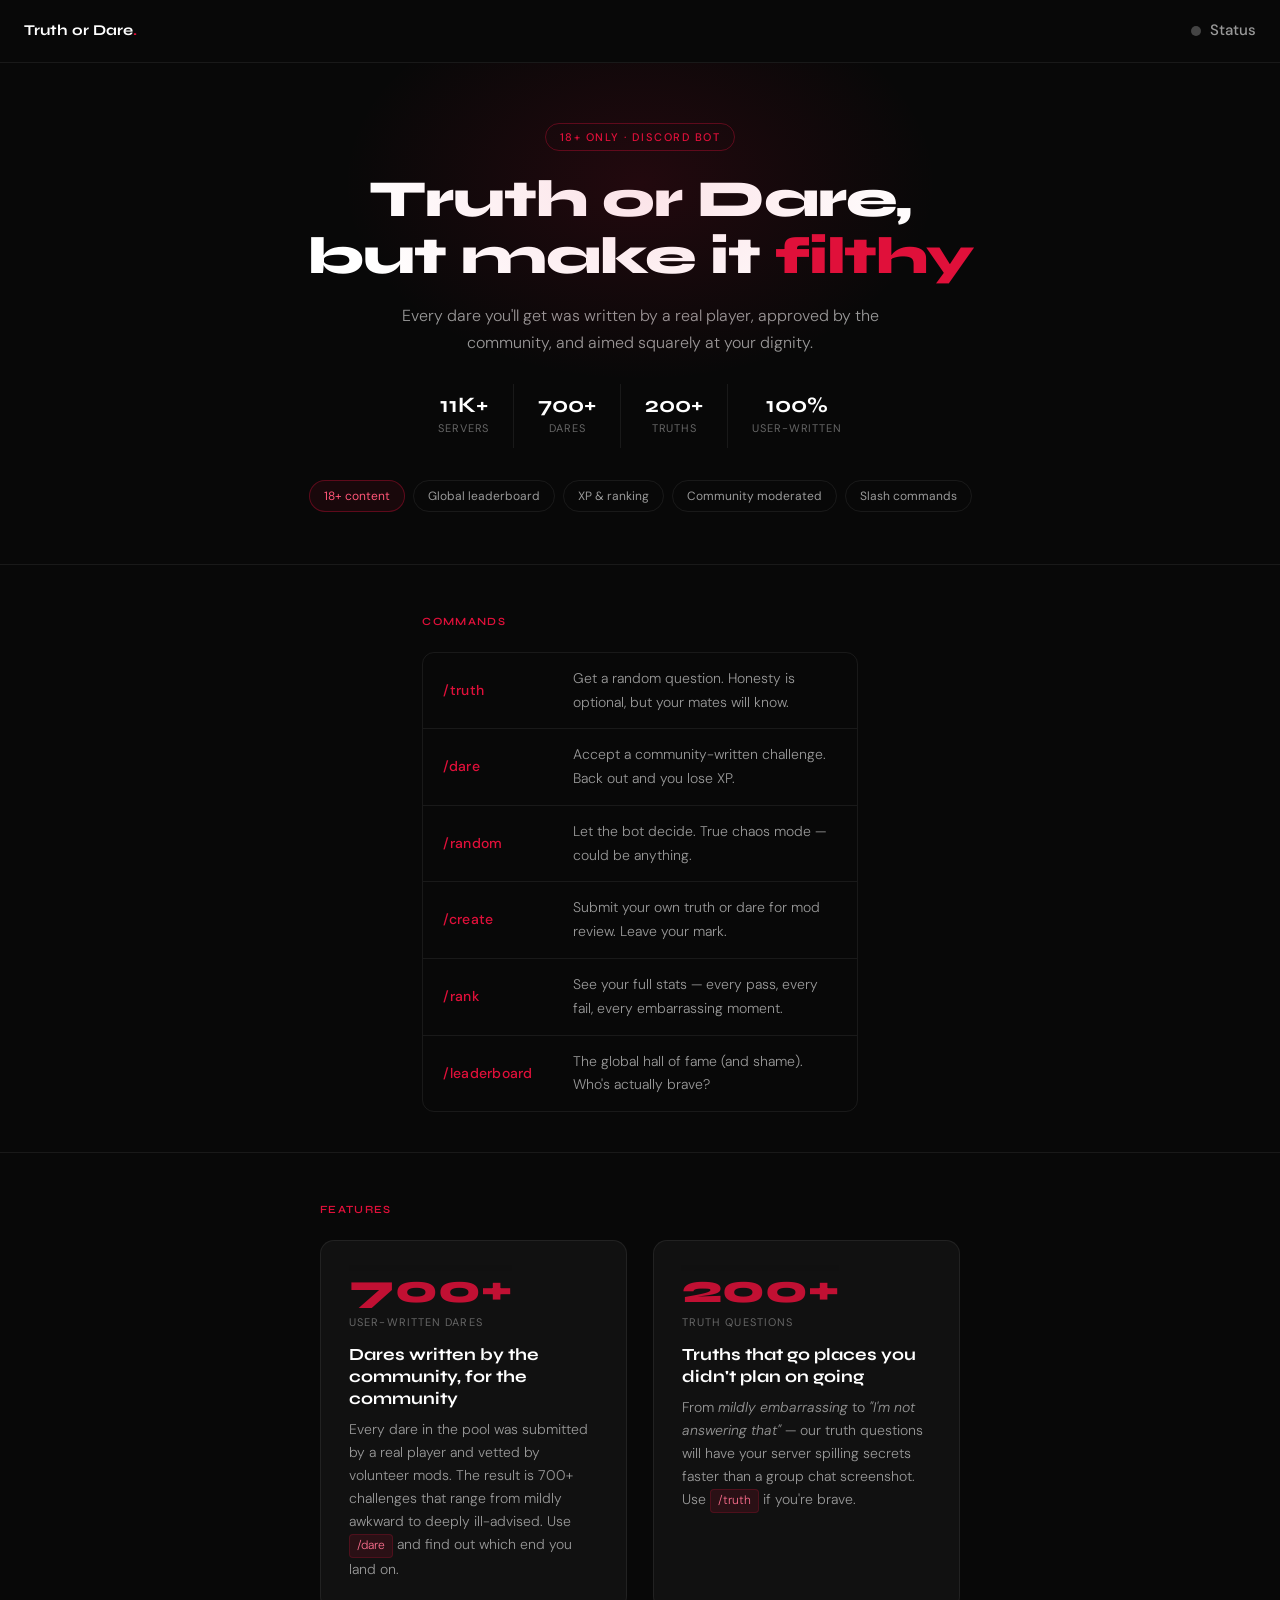
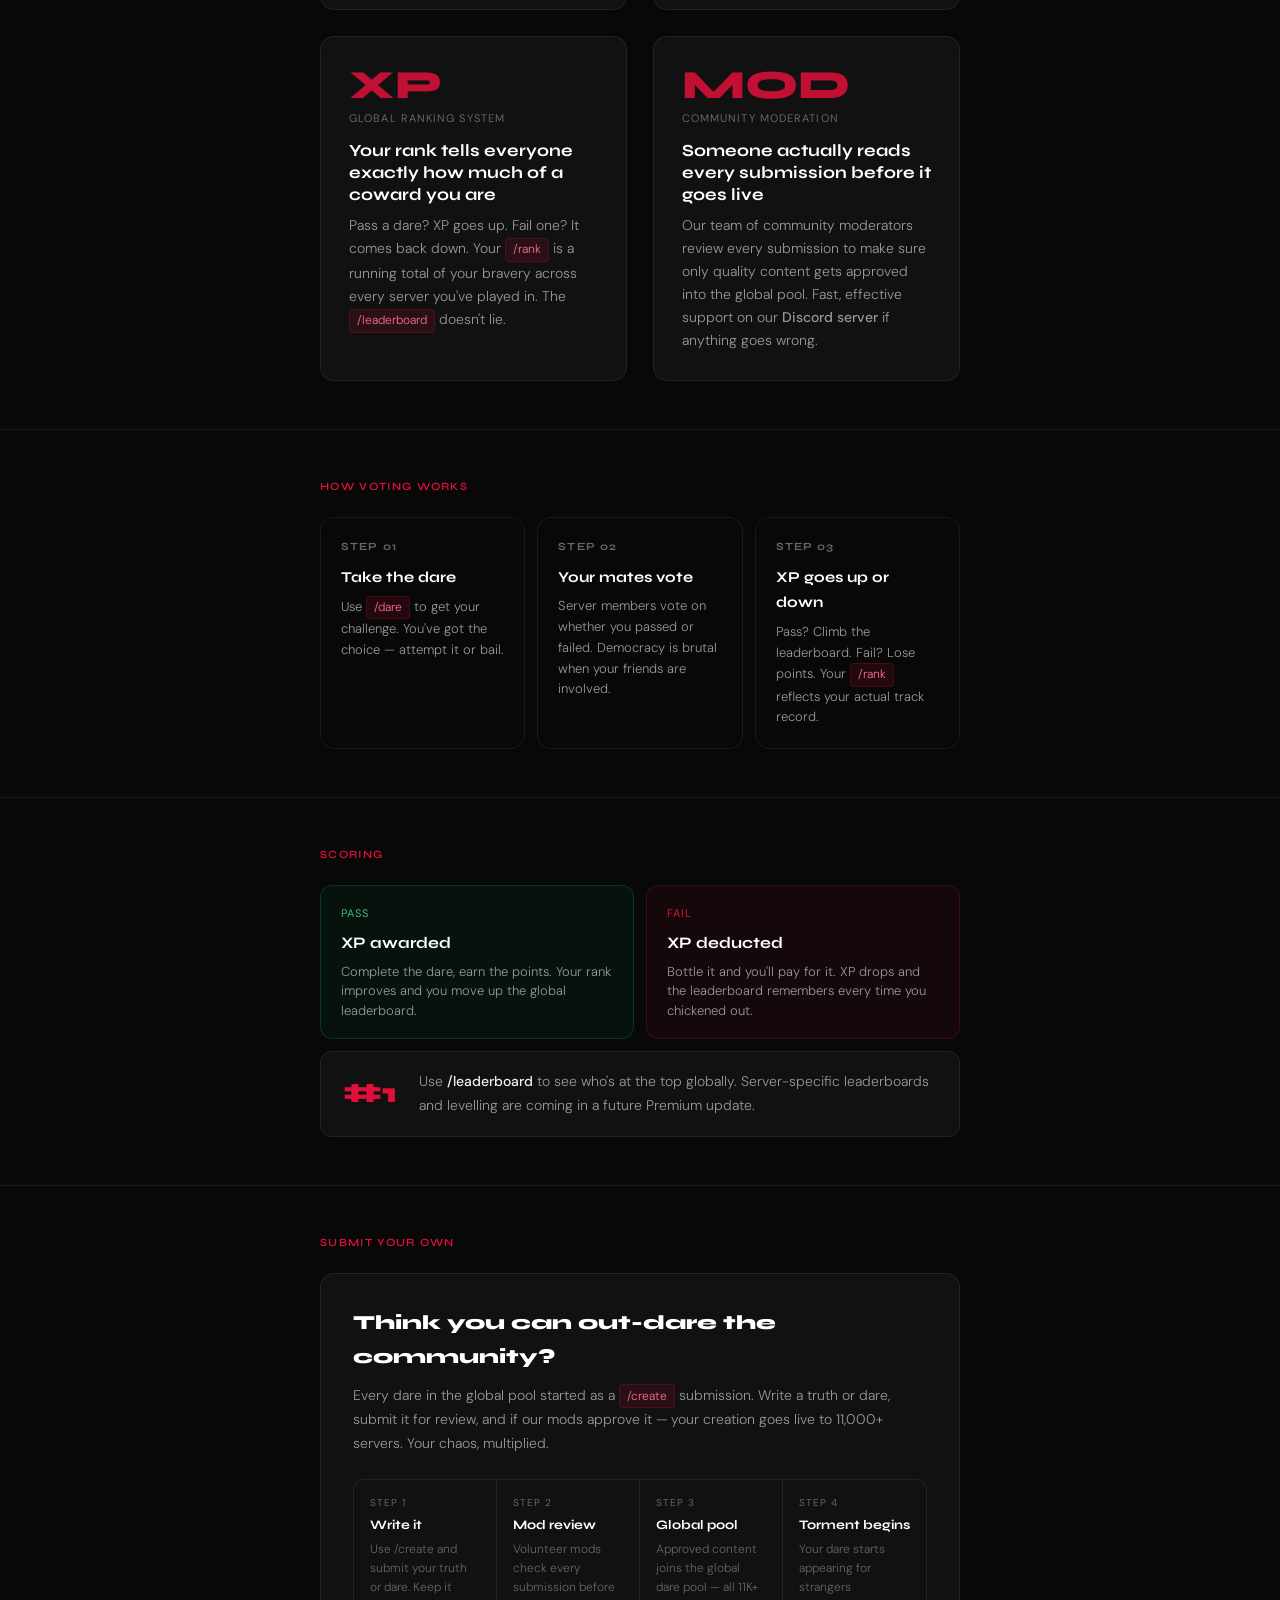
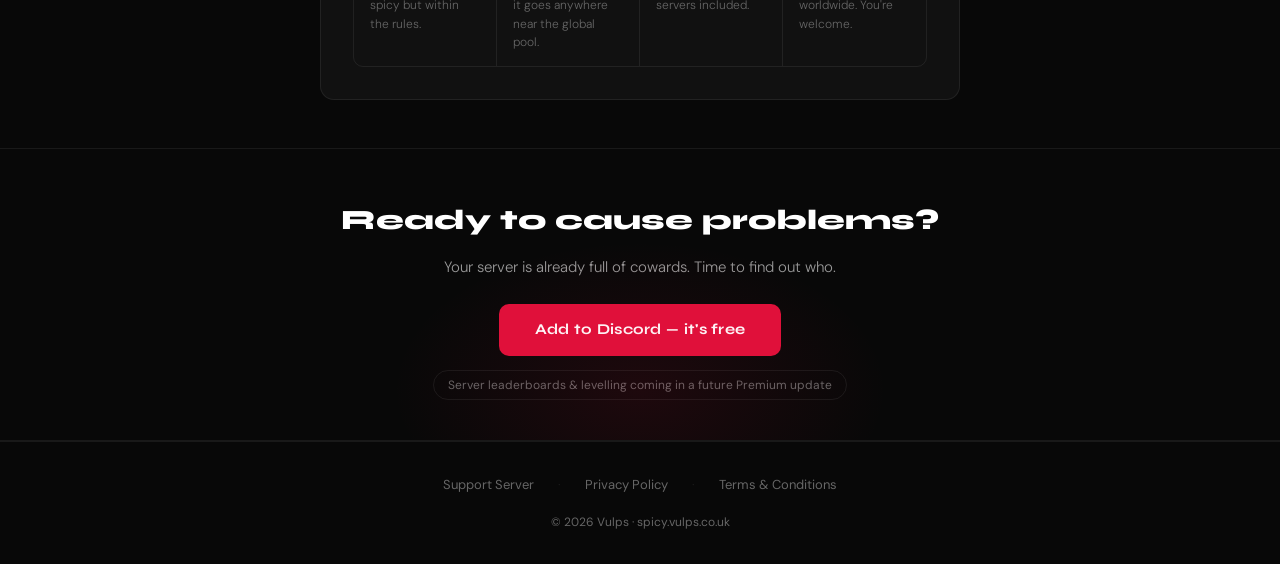
==== commit 2e078ec6: "add status indicator" ====
--- a/index.html
+++ b/index.html
@@ -11,6 +11,14 @@
 <body>
 
 <div class="wrap">
+
+<nav>
+  <a href="/" class="nav-brand">Truth or Dare<span>.</span></a>
+  <a href="https://status.vulps.co.uk" class="nav-status" id="nav-status" target="_blank" rel="noopener">
+    <span class="status-dot" id="status-dot"></span>
+    <span id="status-text">Status</span>
+  </a>
+</nav>
 
 <!-- HERO -->
 <div class="hero">
@@ -172,5 +180,6 @@
 </footer>
 
 </div><!-- /wrap -->
+<script src="status.js"></script>
 </body>
 </html>
--- a/styles.css
+++ b/styles.css
@@ -223,6 +223,34 @@
 .nav-brand span { color: var(--red); }
 .nav-back { font-size: 13px; color: var(--muted); text-decoration: none; transition: color 0.15s; }
 .nav-back:hover { color: var(--red); }
+.nav-right { display: flex; align-items: center; gap: 20px; }
+.nav-status {
+  display: flex;
+  align-items: center;
+  gap: 9px;
+  font-size: 15px;
+  font-weight: 500;
+  color: var(--muted2);
+  text-decoration: none;
+  transition: color 0.15s;
+}
+.nav-status:hover { color: var(--text); }
+.status-dot {
+  width: 10px;
+  height: 10px;
+  border-radius: 50%;
+  background: #444;
+  flex-shrink: 0;
+  transition: background 0.3s, box-shadow 0.3s;
+}
+.status-dot.status-green { background: #3dba7a; box-shadow: 0 0 8px rgba(61,186,122,0.7); }
+.status-dot.status-amber { background: #f59e0b; box-shadow: 0 0 8px rgba(245,158,11,0.7); }
+.status-dot.status-red { background: #e0103a; box-shadow: 0 0 8px rgba(224,16,58,0.7); }
+.status-incident { font-size: 15px; line-height: 1; animation: status-throb 1.4s ease-in-out infinite; }
+@keyframes status-throb {
+  0%, 100% { transform: scale(1); opacity: 1; }
+  50% { transform: scale(1.35); opacity: 0.7; }
+}
 
 /* ── PAGE HEADER ─────────────────────── */
 .page-header {
